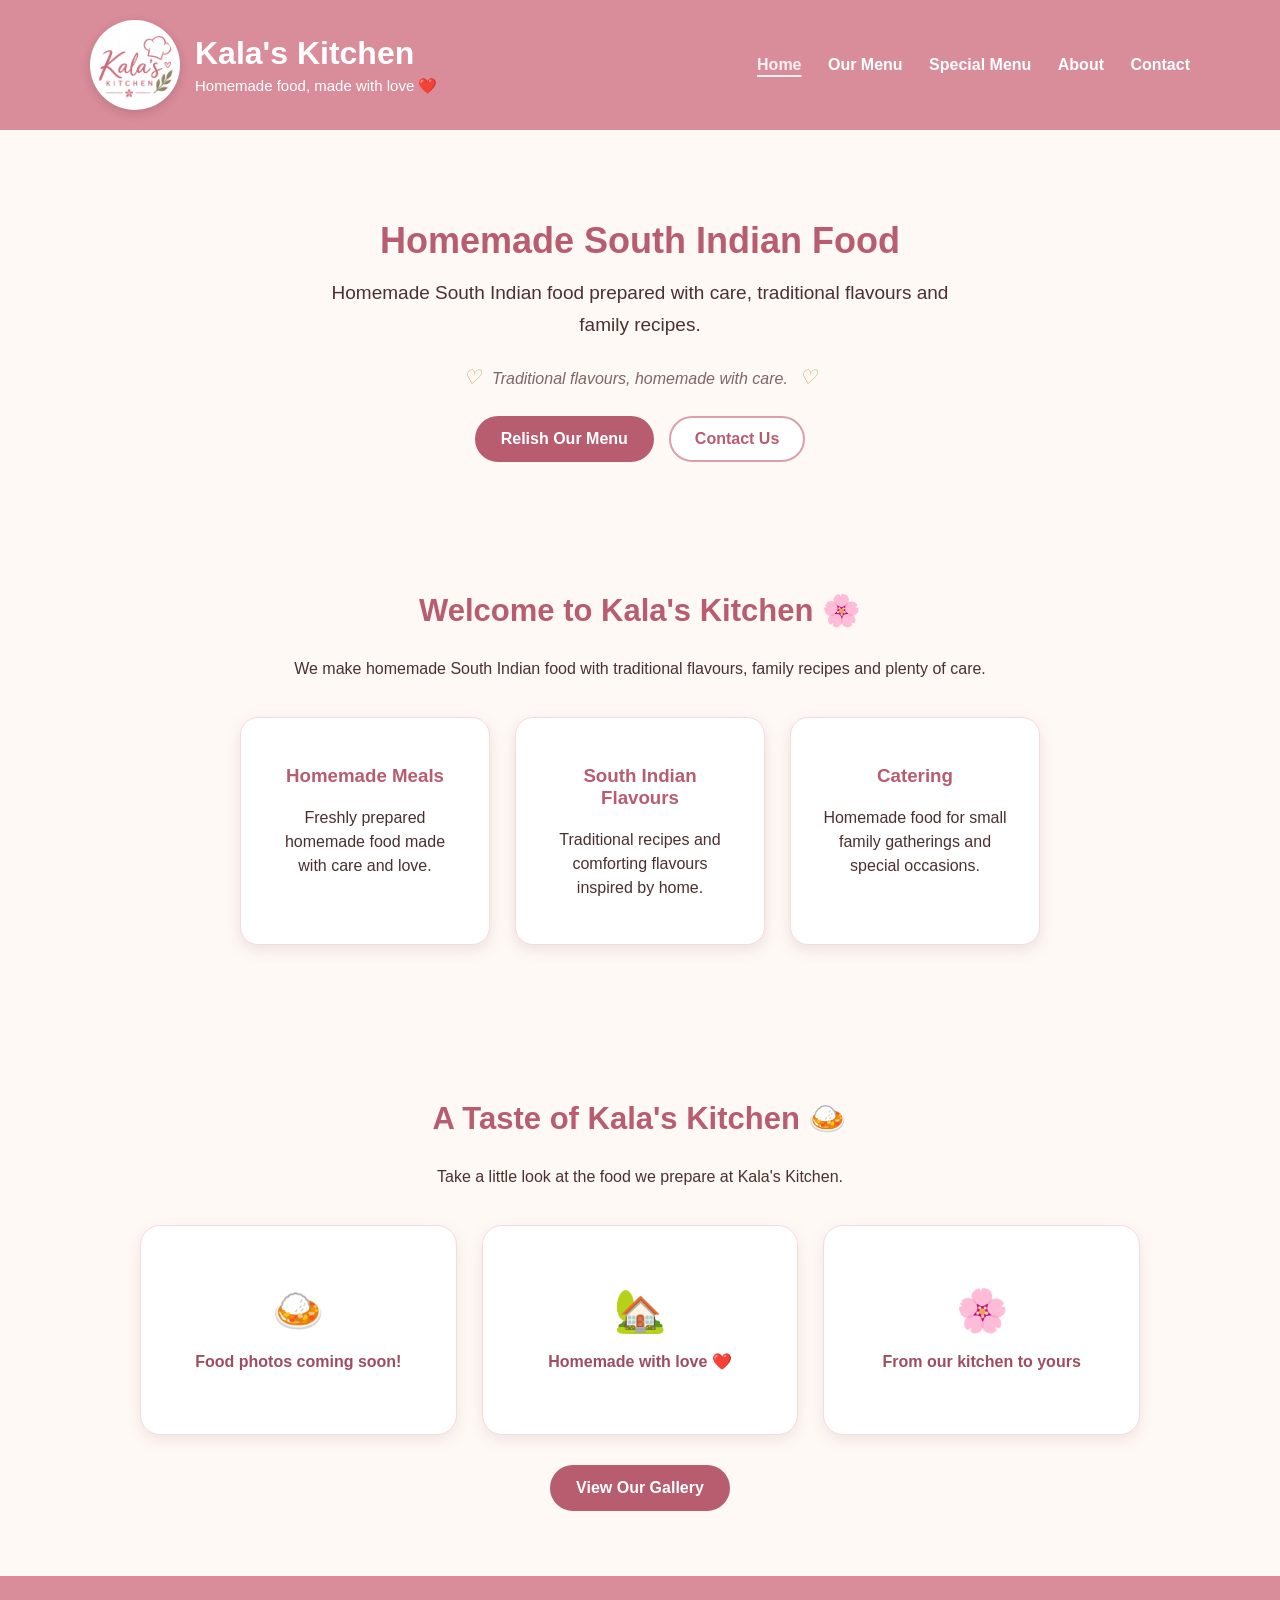
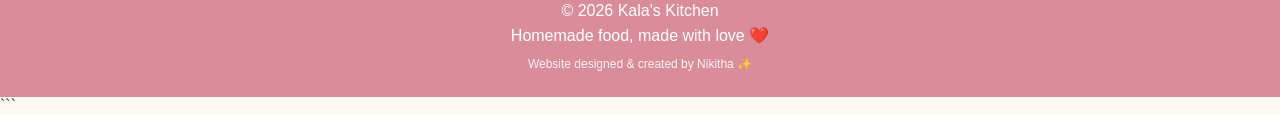
==== index.html @ 300062d7 "Remove code block formatting from index.html" ====
<!DOCTYPE html>
<html lang="en">

<head>
    <meta charset="UTF-8">
    <meta name="viewport" content="width=device-width, initial-scale=1.0">

    <title>Kala's Kitchen | Homemade South Indian Food</title>

    <link rel="icon" type="image/png" href="logo.png?v=2">

    <link rel="stylesheet" href="style.css">

    <style>
        .hero-buttons {
            display: flex;
            justify-content: center;
            align-items: center;
            gap: 15px;
            margin-top: 22px;
            margin-bottom: 5px;
        }

        .hero-buttons .main-button,
        .hero-buttons .secondary-button {
            display: inline-block;
        }

        .hero {
            padding-bottom: 35px;
        }
    </style>

</head>

<body>

<!-- LOADING SCREEN -->

<div id="loader">

    <div class="loader-content">

        <img src="logo.png" alt="Kala's Kitchen">

        <p>Kala's Kitchen</p>

        <span>Homemade with love ❤️</span>

    </div>

</div>


<header>

    <div class="header-content">

        <div class="brand">

            <img src="logo.png" alt="Kala's Kitchen logo">

            <div>

                <h1>Kala's Kitchen</h1>

                <p>Homemade food, made with love ❤️</p>

            </div>

        </div>


        <nav>

            <a href="index.html" class="active">Home</a>

            <a href="menu.html">Our Menu</a>

            <a href="special-menu.html">Special Menu</a>

            <a href="about.html">About</a>

            <a href="contact.html">Contact</a>

        </nav>

    </div>

</header>


<!-- HERO -->

<section class="hero">

    <h2>Homemade South Indian Food</h2>

    <p>
        Homemade South Indian food prepared with care,
        traditional flavours and family recipes.
    </p>

    <p class="hero-tagline">

        <span class="gold-heart">♡</span>

        Traditional flavours, homemade with care.

        <span class="gold-heart">♡</span>

    </p>


    <div class="hero-buttons">

        <a href="menu.html" class="main-button">
            Relish Our Menu
        </a>

        <a href="contact.html" class="secondary-button">
            Contact Us
        </a>

    </div>

</section>


<!-- WELCOME -->

<section class="section">

    <h2>Welcome to Kala's Kitchen 🌸</h2>

    <p>
        We make homemade South Indian food with traditional flavours,
        family recipes and plenty of care.
    </p>


    <div class="cards">

        <div class="card">

            <h3>Homemade Meals</h3>

            <p>
                Freshly prepared homemade food made with care and love.
            </p>

        </div>


        <div class="card">

            <h3>South Indian Flavours</h3>

            <p>
                Traditional recipes and comforting flavours inspired by home.
            </p>

        </div>


        <div class="card">

            <h3>Catering</h3>

            <p>
                Homemade food for small family gatherings and special occasions.
            </p>

        </div>

    </div>

</section>


<!-- A TASTE OF KALA'S KITCHEN -->

<section class="section">

    <h2>A Taste of Kala's Kitchen 🍛</h2>

    <p>
        Take a little look at the food we prepare at Kala's Kitchen.
    </p>


    <div class="home-gallery">

        <div class="gallery-placeholder">

            <span>🍛</span>

            <p>Food photos coming soon!</p>

        </div>


        <div class="gallery-placeholder">

            <span>🏡</span>

            <p>Homemade with love ❤️</p>

        </div>


        <div class="gallery-placeholder">

            <span>🌸</span>

            <p>From our kitchen to yours</p>

        </div>

    </div>


    <div class="section-button">

        <a href="about.html#gallery" class="main-button">
            View Our Gallery
        </a>

    </div>

</section>


<!-- FOOTER -->

<footer>

    <p>© 2026 Kala's Kitchen</p>

    <p>Homemade food, made with love ❤️</p>

    <p class="creator-credit">
        Website designed &amp; created by Nikitha ✨
    </p>

</footer>


<!-- LOADING SCREEN SCRIPT -->

<script>

    window.addEventListener("load", function () {

        setTimeout(function () {

            document.getElementById("loader").classList.add("loader-hidden");

        }, 900);

    });

</script>


    <!-- SCROLL TO TOP BUTTON -->

<button id="scrollTop" aria-label="Scroll to top">
    ↑
</button>

<script>

    const scrollTopButton = document.getElementById("scrollTop");

    window.addEventListener("scroll", function () {

        if (window.scrollY > 300) {
            scrollTopButton.classList.add("show");
        } else {
            scrollTopButton.classList.remove("show");
        }

    });

    scrollTopButton.addEventListener("click", function () {

        window.scrollTo({
            top: 0,
            behavior: "smooth"
        });

    });

</script>
    
</body>
</html>
```
---- style.css ----
* {
    box-sizing: border-box;
}

html {
    scroll-behavior: smooth;
}

body {
    margin: 0;
    font-family: Arial, sans-serif;
    background: #fff9f5;
    color: #4a3030;
}


/* =========================
   HEADER
========================= */

header {
    background: #d98c9a;
    color: white;
    padding: 20px 40px;
}

.header-content {
    max-width: 1100px;
    margin: auto;
    display: flex;
    align-items: center;
    justify-content: space-between;
    gap: 30px;
}

.brand {
    display: flex;
    align-items: center;
    gap: 15px;
}

.brand img {
    width: 90px;
    height: 90px;
    object-fit: contain;
    background: white;
    padding: 5px;
    border-radius: 50%;
    box-shadow: 0 3px 10px rgba(80, 40, 50, 0.2);
}

.brand h1 {
    font-size: 32px;
    margin: 0 0 5px;
}

.brand p {
    margin: 0;
    font-size: 15px;
}

nav {
    text-align: right;
}

nav a {
    color: white;
    text-decoration: none;
    font-weight: bold;
    margin-left: 22px;
    transition: 0.25s ease;
}

nav a:hover {
    color: #fff0f3;
}


/* =========================
   HERO
========================= */

.hero {
    text-align: center;
    padding: 90px 20px;
    background: #fff9f5;
}

.hero h2 {
    font-size: 36px;
    color: #b85c70;
    margin: 0 0 15px;
}

.hero p {
    font-size: 19px;
    max-width: 650px;
    margin: auto;
    line-height: 1.7;
}

.hero-tagline {
    margin-top: 18px !important;
    font-size: 16px !important;
    color: #806666;
    font-style: italic;
}

.gold-heart {
    color: #c9a45c;
    font-size: 20px;
    margin: 0 7px;
}


/* =========================
   HERO BUTTONS
========================= */

.hero-buttons {
    display: flex;
    justify-content: center;
    gap: 15px;
    flex-wrap: wrap;
    margin-top: 30px;
}

.main-button,
.secondary-button {
    display: inline-block;
    padding: 12px 24px;
    border-radius: 999px;
    text-decoration: none;
    font-weight: bold;
    transition: 0.25s ease;
}

.main-button {
    background: #b85c70;
    color: white;
    border: 2px solid #b85c70;
}

.main-button:hover {
    background: #9e4d60;
    border-color: #9e4d60;
    transform: translateY(-2px);
    box-shadow: 0 5px 12px rgba(100, 50, 60, 0.18);
}

.secondary-button {
    background: white;
    color: #b85c70;
    border: 2px solid #d9a1ac;
}

.secondary-button:hover {
    background: #f9e8eb;
    transform: translateY(-2px);
}


/* =========================
   GENERAL SECTIONS
========================= */

.section {
    padding: 65px 20px;
    text-align: center;
}

.section h2 {
    font-size: 31px;
    color: #b85c70;
}

.section > p {
    max-width: 700px;
    margin-left: auto;
    margin-right: auto;
    line-height: 1.7;
}


/* =========================
   CARDS
========================= */

.cards {
    display: flex;
    justify-content: center;
    gap: 25px;
    flex-wrap: wrap;
    margin-top: 35px;
}

.card {
    background: #ffffff;
    width: 250px;
    padding: 28px;
    border-radius: 18px;
    box-shadow: 0 5px 15px rgba(100, 50, 60, 0.12);
    border: 1px solid #f3dce1;
    transition: transform 0.25s ease, box-shadow 0.25s ease;
}

.card:hover {
    transform: translateY(-5px);
    box-shadow: 0 10px 22px rgba(100, 50, 60, 0.16);
}

.card h3 {
    color: #b85c70;
}

.card p {
    line-height: 1.5;
}


/* =========================
   PAGE TITLE
========================= */

.page-title {
    text-align: center;
    padding: 65px 20px 35px;
}

.page-title h2 {
    font-size: 36px;
    color: #b85c70;
    margin: 0 0 10px;
}

.page-title p {
    font-size: 17px;
    color: #6b4a4a;
}


/* =========================
   MENU
========================= */

.menu-section {
    padding: 30px 20px 70px;
    background: #fff9f5;
}

.menu-grid {
    max-width: 1100px;
    margin: auto;
    display: grid;
    grid-template-columns: minmax(0, 1fr) minmax(0, 1fr);
    gap: 25px;
    align-items: start;
}

.menu-column {
    display: flex;
    flex-direction: column;
    gap: 0;
}

.menu-card {
    background: white;
    padding: 28px 30px;
    border-radius: 20px;
    box-shadow: 0 5px 18px rgba(100, 50, 60, 0.10);
    border: 1px solid #f3dce1;
    margin-bottom: 25px;
    transition: transform 0.25s ease, box-shadow 0.25s ease;
}

.menu-card:hover {
    transform: translateY(-4px);
    box-shadow: 0 9px 22px rgba(100, 50, 60, 0.15);
}

.menu-card h3 {
    margin-top: 0;
    margin-bottom: 7px;
    color: #9e4d60;
    font-size: 23px;
}

.menu-tagline {
    margin: 0 0 22px;
    color: #9a7777;
    font-size: 14px;
    font-style: italic;
}

.menu-item {
    margin-bottom: 14px;
}

.menu-item:last-child {
    margin-bottom: 0;
}

.menu-item-top {
    display: flex;
    justify-content: space-between;
    align-items: baseline;
    gap: 15px;
    font-weight: bold;
}

.menu-price {
    color: #b85c70;
    white-space: nowrap;
}

.menu-description {
    margin: 4px 0 0;
    font-size: 14px;
    color: #806666;
    line-height: 1.45;
}

.menu-divider {
    width: 55px;
    height: 2px;
    background: #f1cbd3;
    margin: 12px auto 25px;
    border: none;
}


/* =========================
   HOME COOKED FEATURE
========================= */

.heart-feature {
    background: #f5d6dc;
    border: 1px solid #efd0d7;
    text-align: center;
}

.heart-feature h3 {
    font-size: 25px;
    margin: 10px 0 12px;
}

.heart-feature p {
    color: #6b4a4a;
    line-height: 1.7;
    margin: 0 auto;
    max-width: 430px;
}

.heart-line {
    color: #c9a45c;
    font-size: 21px;
    letter-spacing: 4px;
    margin-bottom: 5px;
}


/* =========================
   HALAL
========================= */

.halal-feature {
    text-align: center;
    margin-bottom: 12px;
}

.halal-badge {
    display: inline-block;
    padding: 7px 17px;
    border: 1px solid #c9a45c;
    border-radius: 999px;
    background: #fffaf2;
    color: #9e4d60;
    font-size: 13px;
    font-weight: bold;
    letter-spacing: 1px;
}


/* =========================
   PRE-ORDER
========================= */

.preorder-box {
    max-width: 900px;
    margin: 30px auto 0;
    padding: 30px 35px;
    background: #f5d6dc;
    border-radius: 20px;
    text-align: center;
}

.preorder-box h3 {
    margin-top: 0;
    color: #9e4d60;
    font-size: 24px;
}

.preorder-box p {
    line-height: 1.6;
}

.phone {
    font-size: 21px;
    font-weight: bold;
    color: #9e4d60;
}


/* =========================
   HOME FOOD GALLERY
========================= */

.home-gallery {
    max-width: 900px;
    margin: 35px auto 0;
    display: grid;
    grid-template-columns: repeat(3, 1fr);
    gap: 22px;
}

.gallery-placeholder {
    min-height: 180px;
    padding: 25px 15px;
    background: white;
    border: 1px solid #f3dce1;
    border-radius: 20px;
    box-shadow: 0 5px 15px rgba(100, 50, 60, 0.10);
    display: flex;
    flex-direction: column;
    justify-content: center;
    align-items: center;
    transition: transform 0.25s ease, box-shadow 0.25s ease;
}

.gallery-placeholder:hover {
    transform: translateY(-4px);
    box-shadow: 0 9px 20px rgba(100, 50, 60, 0.15);
}

.gallery-placeholder span {
    font-size: 42px;
    margin-bottom: 12px;
}

.gallery-placeholder p {
    margin: 0;
    color: #9e4d60;
    font-weight: bold;
    line-height: 1.4;
}

.section-button {
    margin-top: 30px;
}


/* =========================
   CONTACT
========================= */

.contact-box {
    max-width: 700px;
    margin: 20px auto 0;
    background: white;
    padding: 40px;
    border-radius: 20px;
    box-shadow: 0 5px 18px rgba(100, 50, 60, 0.10);
    border: 1px solid #f3dce1;
    text-align: center;
}

.contact-box h3 {
    color: #9e4d60;
    font-size: 24px;
}

.contact-box p {
    line-height: 1.7;
}

.contact-phone {
    font-size: 24px;
    font-weight: bold;
    color: #9e4d60;
}


/* =========================
   FOOD GALLERY
========================= */

.food-gallery-grid {
    max-width: 1100px;
    margin: 35px auto 0;
    display: grid;
    grid-template-columns: repeat(3, 1fr);
    gap: 25px;
}

.food-photo-card {
    background: white;
    border-radius: 20px;
    overflow: hidden;
    box-shadow: 0 5px 18px rgba(100, 50, 60, 0.10);
    border: 1px solid #f3dce1;
    transition: transform 0.25s ease, box-shadow 0.25s ease;
}

.food-photo-card:hover {
    transform: translateY(-5px);
    box-shadow: 0 10px 24px rgba(100, 50, 60, 0.16);
}

.food-photo-placeholder {
    height: 220px;
    background: #f7e3e6;
    display: flex;
    align-items: center;
    justify-content: center;
    color: #9e4d60;
    font-weight: bold;
    font-size: 18px;
    text-align: center;
    overflow: hidden;
}

.food-photo-placeholder img {
    width: 100%;
    height: 100%;
    object-fit: cover;
    transition: transform 0.35s ease;
}

.food-photo-card:hover img {
    transform: scale(1.03);
}

.food-photo-card h3 {
    color: #9e4d60;
    margin: 20px 20px 8px;
}

.food-photo-card p {
    color: #806666;
    margin: 0 20px 22px;
    line-height: 1.5;
}


/* =========================
   SPECIAL MENU
========================= */

.special-box {
    max-width: 800px;
    margin: 20px auto;
    padding: 55px 30px;
    background: white;
    border-radius: 20px;
    box-shadow: 0 5px 18px rgba(100, 50, 60, 0.10);
    border: 1px solid #f3dce1;
    text-align: center;
}

.special-box .sparkles {
    font-size: 30px;
    color: #c9a45c;
}

.special-box h3 {
    color: #9e4d60;
    font-size: 25px;
}


/* =========================
   ABOUT PAGE
========================= */

.about-hero {
    padding: 90px 20px 80px;
    text-align: center;
    background: linear-gradient(135deg, #f9e4e8, #fff9f5);
    border-bottom: 1px solid #f3dce1;
}

.about-hero-content {
    max-width: 850px;
    margin: auto;
}

.about-small-title {
    color: #c9a45c;
    font-size: 13px;
    font-weight: bold;
    letter-spacing: 2px;
    margin: 0 0 15px;
}

.about-hero h2 {
    color: #b85c70;
    font-size: 42px;
    line-height: 1.2;
    margin: 0 0 18px;
}

.about-hero-content > p:last-child {
    max-width: 650px;
    margin: auto;
    color: #6b4a4a;
    font-size: 18px;
    line-height: 1.7;
}


/* =========================
   ABOUT STORY
========================= */

.about-story-section {
    padding: 95px 20px 75px;
    background: #fff9f5;
}

.about-story-heading {
    max-width: 800px;
    margin: 0 auto 45px;
    text-align: center;
}

.about-story-heading h2 {
    color: #b85c70;
    font-size: 32px;
    line-height: 1.25;
    margin: 0;
}


/* WHITE FLOATING STORY BOX */

.about-story-main {
    max-width: 1000px;
    margin: auto;
    padding: 45px 60px;
    background: white;
    border: 1px solid #f3dce1;
    border-radius: 26px;
    box-shadow: 0 8px 25px rgba(100, 50, 60, 0.10);
}

.about-story-main p {
    color: #6b4a4a;
    font-size: 17px;
    line-height: 1.8;
    margin: 0 0 22px;
    text-align: left;
}

.about-story-main p:last-child {
    margin-bottom: 0;
}

.about-story-main strong {
    color: #9e4d60;
}


/* =========================
   FAMILY PROJECT
========================= */

.about-family-box {
    max-width: 900px;
    margin: 45px auto 0;
    padding: 30px 35px;
    display: flex;
    align-items: center;
    gap: 25px;
    background: #f5d6dc;
    border: 1px solid #efd0d7;
    border-radius: 22px;
    box-shadow: 0 5px 18px rgba(100, 50, 60, 0.07);
}

.about-family-heart {
    color: #c9a45c;
    font-size: 35px;
    flex-shrink: 0;
}

.about-family-box h3 {
    color: #9e4d60;
    font-size: 24px;
    margin: 0 0 8px;
}

.about-family-box p {
    color: #6b4a4a;
    font-size: 16px;
    line-height: 1.7;
    margin: 0;
}


/* =========================
   ABOUT FINAL CTA
========================= */

.about-final {
    padding: 75px 20px;
    text-align: center;
    background: #f9e4e8;
    border-top: 1px solid #f3dce1;
}

.about-final h2 {
    color: #b85c70;
    font-size: 32px;
    margin: 0 0 12px;
}

.about-final > p {
    max-width: 650px;
    margin: 0 auto 25px;
    color: #6b4a4a;
    line-height: 1.7;
}


/* =========================
   FOOTER
========================= */

footer {
    background: #d98c9a;
    color: white;
    text-align: center;
    padding: 20px;
}

footer p {
    margin: 6px 0;
}

.creator-credit {
    font-size: 12px;
    opacity: 0.9;
    margin-top: 12px;
}


/* =========================
   SPECIAL ALIGNMENT
========================= */

.align-with-drinks {
    margin-top: auto;
}


/* =========================
   RESPONSIVE
========================= */

@media (max-width: 900px) {

    .food-gallery-grid {
        grid-template-columns: repeat(2, 1fr);
    }

    .home-gallery {
        grid-template-columns: repeat(2, 1fr);
    }

    .about-story-main {
        max-width: 900px;
    }
}


@media (max-width: 750px) {

    .menu-grid {
        grid-template-columns: 1fr;
    }

    .header-content {
        flex-direction: column;
        text-align: center;
    }

    nav {
        text-align: center;
    }

    nav a {
        margin: 0 8px 8px;
        display: inline-block;
    }

    .hero h2 {
        font-size: 30px;
    }

    .brand h1 {
        font-size: 28px;
    }

    .preorder-box {
        max-width: 100%;
    }

    .home-gallery {
        grid-template-columns: 1fr;
        max-width: 500px;
    }


    /* ABOUT MOBILE */

    .about-hero {
        padding: 65px 20px 55px;
    }

    .about-hero h2 {
        font-size: 34px;
    }

    .about-story-section {
        padding: 70px 20px 60px;
    }

    .about-story-heading {
        margin-bottom: 35px;
    }

    .about-story-heading h2 {
        font-size: 29px;
    }

    .about-story-main {
        padding: 35px 35px;
    }

    .about-story-main p {
        font-size: 16px;
        line-height: 1.75;
    }

    .about-family-box {
        padding: 28px;
    }

    .about-final {
        padding: 60px 20px;
    }
}


@media (max-width: 500px) {

    .food-gallery-grid {
        grid-template-columns: 1fr;
    }

    .food-photo-placeholder {
        height: 200px;
    }

    .menu-card {
        padding: 24px 22px;
    }

    .contact-box {
        padding: 30px 20px;
    }

    .hero {
        padding: 70px 20px;
    }

    .hero-buttons {
        flex-direction: column;
        align-items: center;
    }

    .main-button,
    .secondary-button {
        width: 220px;
    }


    /* ABOUT SMALL MOBILE */

    .about-hero h2 {
        font-size: 29px;
    }

    .about-small-title {
        font-size: 11px;
        letter-spacing: 1.5px;
    }

    .about-story-main {
        padding: 30px 24px;
        border-radius: 22px;
    }

    .about-family-box {
        flex-direction: column;
        text-align: center;
    }

    .about-family-heart {
        font-size: 30px;
    }

    .about-family-box h3 {
        font-size: 22px;
    }

    .about-final h2 {
        font-size: 27px;
    }
}

/* =========================
   HOMEPAGE TASTE OF KALA'S KITCHEN
========================= */

.home-gallery {
    width: 100%;
    max-width: 1000px;
    margin: 35px auto 0;
    display: grid;
    grid-template-columns: repeat(3, minmax(0, 1fr));
    gap: 25px;
}

.gallery-placeholder {
    width: 100%;
    min-width: 0;
    min-height: 210px;
    padding: 30px 20px;
    background: white;
    border: 1px solid #f3dce1;
    border-radius: 20px;
    box-shadow: 0 5px 15px rgba(100, 50, 60, 0.10);

    display: flex;
    flex-direction: column;
    justify-content: center;
    align-items: center;
    text-align: center;

    transition: transform 0.25s ease, box-shadow 0.25s ease;
}

.gallery-placeholder:hover {
    transform: translateY(-5px);
    box-shadow: 0 10px 22px rgba(100, 50, 60, 0.15);
}

.gallery-placeholder span {
    font-size: 42px;
    margin-bottom: 15px;
}

.gallery-placeholder p {
    margin: 0;
    color: #9e4d60;
    font-weight: bold;
    line-height: 1.5;
}

.section-button {
    margin-top: 30px;
    text-align: center;
}

@media (max-width: 750px) {

    .home-gallery {
        grid-template-columns: 1fr;
        max-width: 500px;
    }

}

/* =========================
   LOADING ANIMATION
========================= */

#loader {
    position: fixed;
    inset: 0;
    background: #fff9f5;
    display: flex;
    justify-content: center;
    align-items: center;
    z-index: 9999;
    transition: opacity 0.5s ease, visibility 0.5s ease;
}

.loader-content {
    text-align: center;
    animation: loaderFloat 1.4s ease-in-out infinite;
}

.loader-content img {
    width: 85px;
    height: 85px;
    object-fit: contain;
    margin-bottom: 10px;
}

.loader-content p {
    margin: 0;
    font-size: 25px;
    font-weight: 600;
    color: #d98c9a;
}

.loader-content span {
    display: block;
    margin-top: 6px;
    font-size: 14px;
    color: #777;
}

.loader-hidden {
    opacity: 0;
    visibility: hidden;
}

@keyframes loaderFloat {
    0%, 100% {
        transform: translateY(0);
    }

    50% {
        transform: translateY(-7px);
    }
}

/* =========================
   SCROLL TO TOP BUTTON
========================= */

#scrollTop {
    position: fixed;
    right: 22px;
    bottom: 22px;

    width: 48px;
    height: 48px;

    border: 1px solid #d9a1ac;
    border-radius: 50%;

    background: #fff9f5;
    color: #b85c70;

    font-size: 22px;
    font-weight: bold;

    cursor: pointer;

    display: flex;
    align-items: center;
    justify-content: center;

    box-shadow: 0 5px 15px rgba(100, 50, 60, 0.15);

    opacity: 0;
    visibility: hidden;

    transform: translateY(10px);

    transition: opacity 0.25s ease,
                visibility 0.25s ease,
                transform 0.25s ease,
                background 0.25s ease;
}

#scrollTop.show {
    opacity: 1;
    visibility: visible;
    transform: translateY(0);
}

#scrollTop:hover {
    background: #f9e8eb;
    transform: translateY(-3px);
}

@media (max-width: 500px) {

    #scrollTop {
        width: 52px;
        height: 52px;
        font-size: 26px;
        right: 18px;
        bottom: 18px;
    }

}

/* =========================
   ACTIVE NAVIGATION
========================= */

nav a.active {
    color: #fff0f3;
    text-decoration: underline;
    text-decoration-thickness: 2px;
    text-underline-offset: 5px;
}
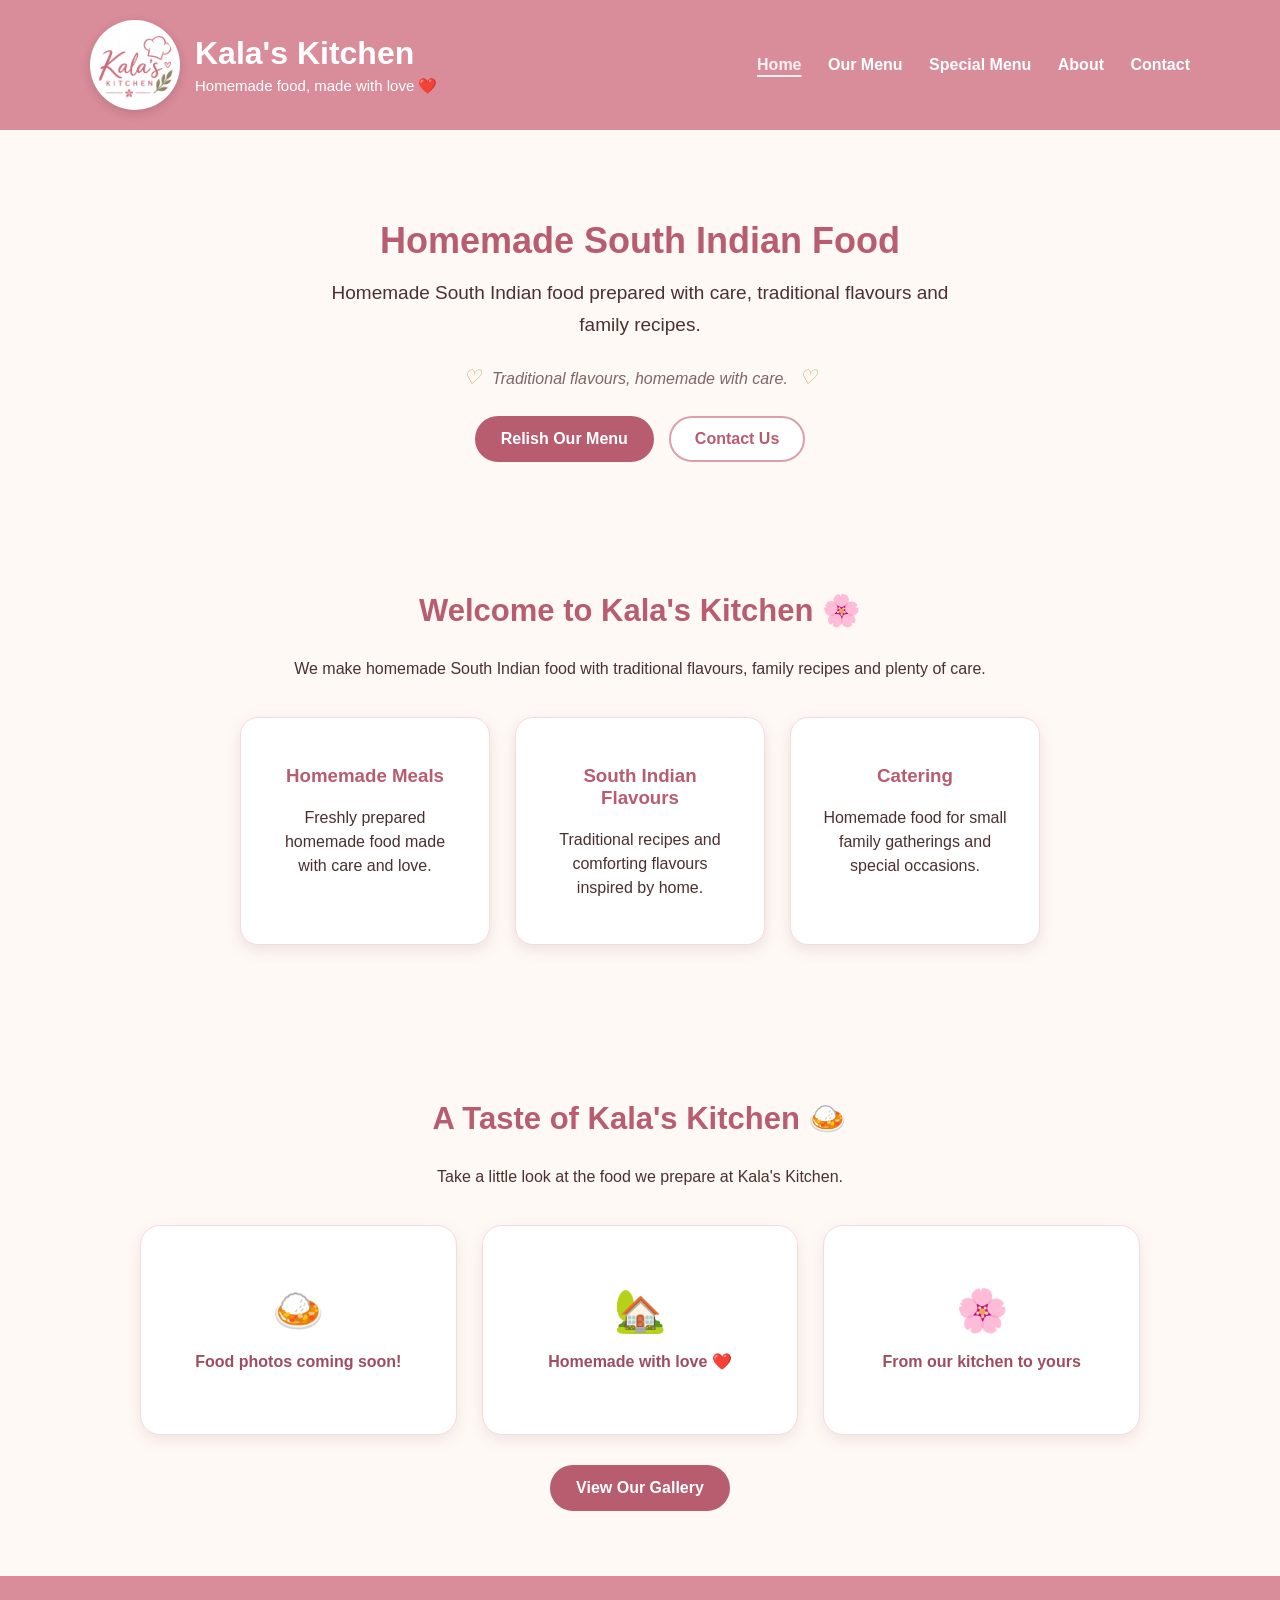
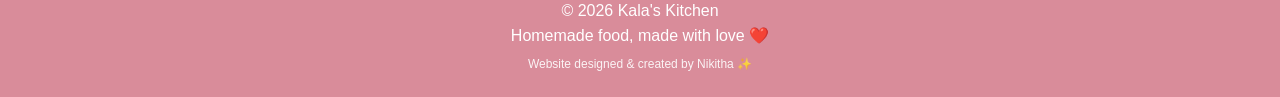
==== commit 86d4d4ff: "Fix HTML closing tag formatting" ====
--- a/index.html
+++ b/index.html
@@ -6,7 +6,8 @@
     <meta name="viewport" content="width=device-width, initial-scale=1.0">
 
     <title>Kala's Kitchen | Homemade South Indian Food</title>
-
+    <meta name="description" content="Kala's Kitchen offers homemade South Indian food, freshly prepared with care for family, friends and special occasions.">
+    
     <link rel="icon" type="image/png" href="logo.png?v=2">
 
     <link rel="stylesheet" href="style.css">
@@ -296,4 +297,3 @@
     
 </body>
 </html>
-```
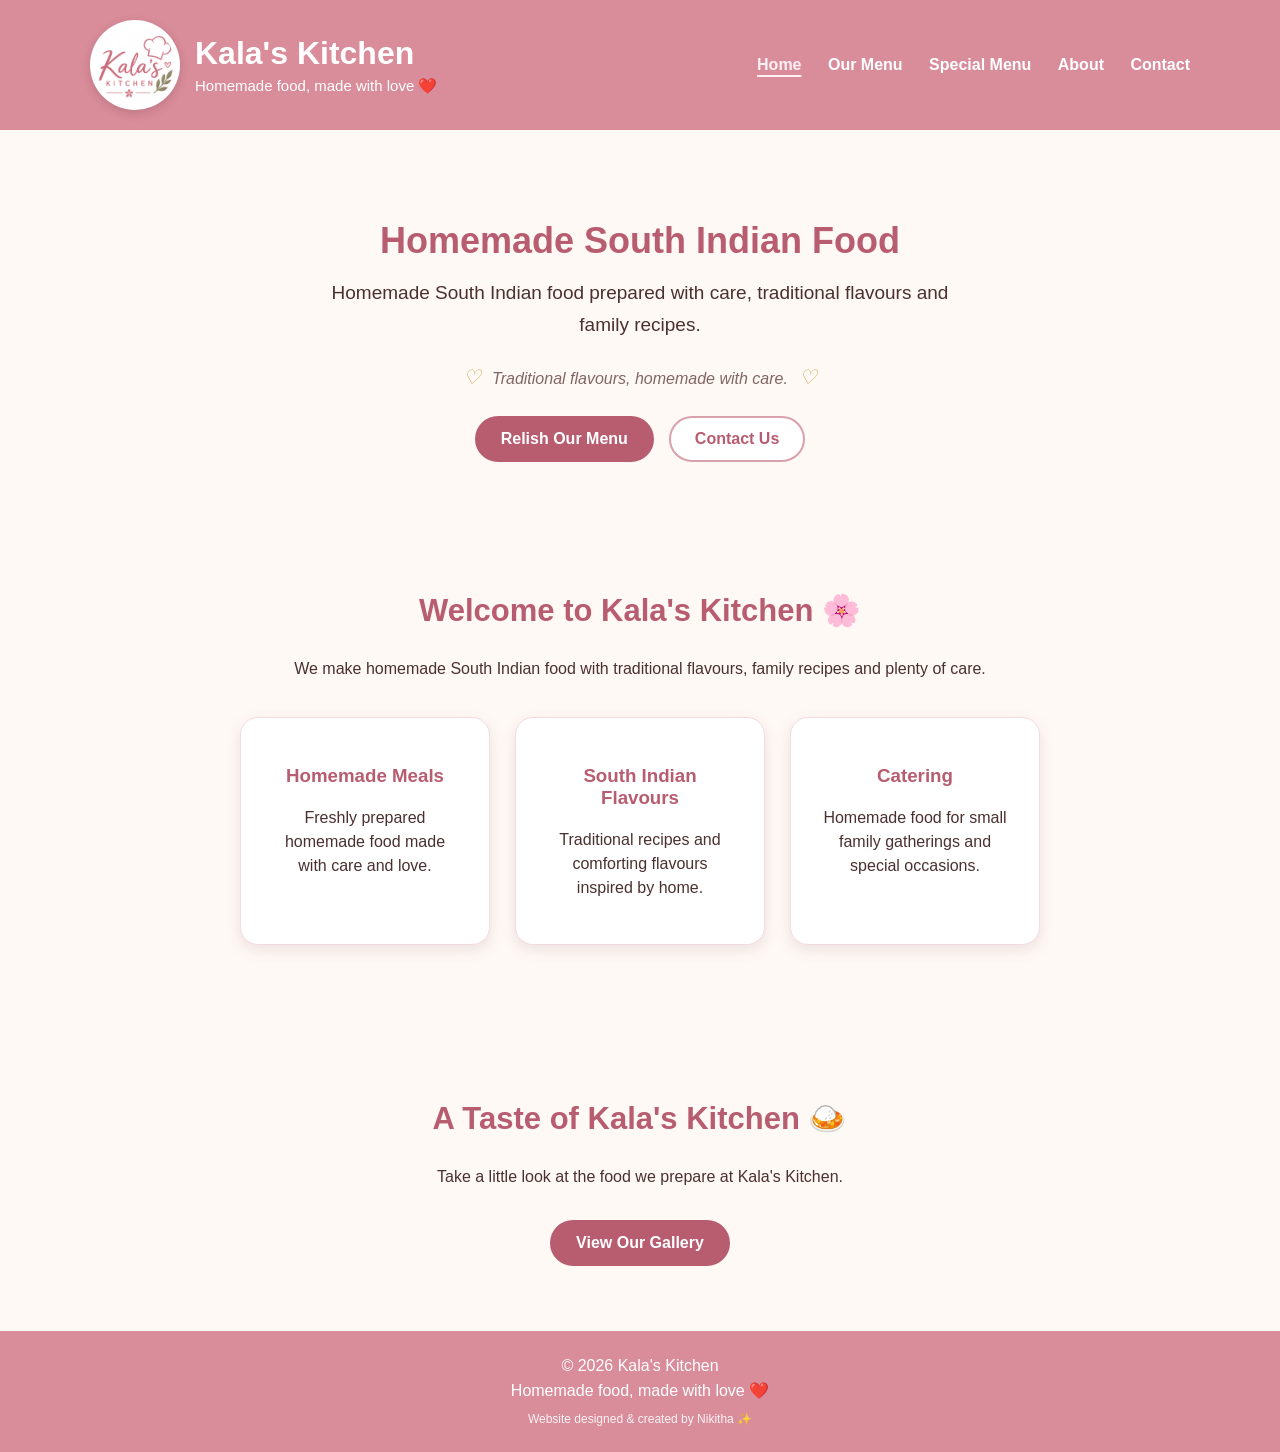
==== commit 9f5bdafe: "Remove home gallery section from index.html Removed the home gallery section from the index.html fil" ====
--- a/index.html
+++ b/index.html
@@ -189,38 +189,6 @@
         Take a little look at the food we prepare at Kala's Kitchen.
     </p>
 
-
-    <div class="home-gallery">
-
-        <div class="gallery-placeholder">
-
-            <span>🍛</span>
-
-            <p>Food photos coming soon!</p>
-
-        </div>
-
-
-        <div class="gallery-placeholder">
-
-            <span>🏡</span>
-
-            <p>Homemade with love ❤️</p>
-
-        </div>
-
-
-        <div class="gallery-placeholder">
-
-            <span>🌸</span>
-
-            <p>From our kitchen to yours</p>
-
-        </div>
-
-    </div>
-
-
     <div class="section-button">
 
         <a href="about.html#gallery" class="main-button">
--- a/style.css
+++ b/style.css
@@ -254,13 +254,14 @@
     display: grid;
     grid-template-columns: minmax(0, 1fr) minmax(0, 1fr);
     gap: 25px;
-    align-items: start;
+    align-items: stretch;
 }
 
 .menu-column {
     display: flex;
     flex-direction: column;
     gap: 0;
+    height: 100%;
 }
 
 .menu-card {
@@ -365,7 +366,10 @@
 
 .halal-feature {
     text-align: center;
-    margin-bottom: 12px;
+    margin: 0;
+    padding: 0;
+    position: relative;
+    transform: translateY(15px);
 }
 
 .halal-badge {
@@ -758,10 +762,15 @@
    SPECIAL ALIGNMENT
 ========================= */
 
-.align-with-drinks {
-    margin-top: auto;
-}
-
+/* =========================
+   SPECIAL ALIGNMENT
+========================= */
+
+.align-with-bottom-of-drinks {
+    margin-top: 0;
+    transform: none;
+}
+<div class="menu-card heart-feature align-with-bottom-of-drinks">
 
 /* =========================
    RESPONSIVE
@@ -998,13 +1007,25 @@
 
 #loader {
     position: fixed;
-    inset: 0;
+    top: 0;
+    left: 0;
+
+    width: 100vw;
+    height: 100vh;
+    height: 100dvh;
+
     background: #fff9f5;
+
     display: flex;
     justify-content: center;
     align-items: center;
-    z-index: 9999;
+
+    z-index: 99999;
+
     transition: opacity 0.5s ease, visibility 0.5s ease;
+
+    /* Makes sure the loader stays above everything */
+    overflow: hidden;
 }
 
 .loader-content {
@@ -1036,6 +1057,7 @@
 .loader-hidden {
     opacity: 0;
     visibility: hidden;
+    pointer-events: none;
 }
 
 @keyframes loaderFloat {
@@ -1121,3 +1143,145 @@
     text-decoration-thickness: 2px;
     text-underline-offset: 5px;
 }
+
+/* =========================
+   OUR STORY
+========================= */
+
+.about-story-section {
+    padding: 70px 20px;
+    text-align: center;
+}
+
+.about-story-heading {
+    margin-bottom: 30px;
+}
+
+.about-story-heading .about-small-title {
+    margin-bottom: 8px;
+}
+
+.about-story-heading h2 {
+    margin-top: 0;
+}
+
+
+/* STORY RECTANGLE */
+
+.about-story-main {
+    max-width: 850px;
+    margin: 0 auto;
+    padding: 38px 45px;
+
+    background: #fffaf7;
+
+    border: 1px solid #f0d9de;
+    border-radius: 22px;
+
+    box-shadow: 0 6px 20px rgba(100, 50, 60, 0.08);
+
+    position: relative;
+}
+
+
+/* LITTLE DECORATION */
+
+.story-decoration {
+    color: #c9a45c;
+    font-size: 22px;
+    letter-spacing: 6px;
+    margin-bottom: 18px;
+}
+
+
+/* STORY TEXT */
+
+.about-story-main p {
+    max-width: 720px;
+    margin: 0 auto 20px;
+
+    color: #6b4a4a;
+    line-height: 1.8;
+    font-size: 16px;
+}
+
+.about-story-main p:last-child {
+    margin-bottom: 0;
+}
+
+.about-story-main strong {
+    color: #9e4d60;
+}
+
+
+/* SUBTLE DIVIDERS */
+
+.about-story-main p:not(:last-child)::after {
+    content: "✦";
+    display: block;
+
+    color: #e6c5cc;
+    font-size: 10px;
+
+    margin-top: 18px;
+}
+
+
+/* MOBILE */
+
+@media (max-width: 750px) {
+
+    .about-story-section {
+        padding: 55px 18px;
+    }
+
+    .about-story-main {
+        padding: 30px 22px;
+        border-radius: 18px;
+    }
+
+    .about-story-main p {
+        font-size: 15px;
+        line-height: 1.7;
+    }
+
+    .story-decoration {
+        margin-bottom: 15px;
+    }
+
+}
+
+/* =========================
+   MOBILE FIXES
+========================= */
+
+@media (max-width: 500px) {
+
+    /* FULL-SCREEN MOBILE LOADER */
+
+    #loader {
+        position: fixed;
+        top: 0;
+        left: 0;
+        width: 100vw;
+        height: 100dvh;
+        min-height: 100vh;
+
+        display: flex;
+        justify-content: center;
+        align-items: center;
+    }
+
+@media (max-width: 500px) {
+
+    /* HALAL BADGE MOBILE POSITION */
+
+    .halal-feature {
+        transform: translateY(-8px);
+    }
+
+    .halal-badge {
+        transform: none;
+    }
+
+}
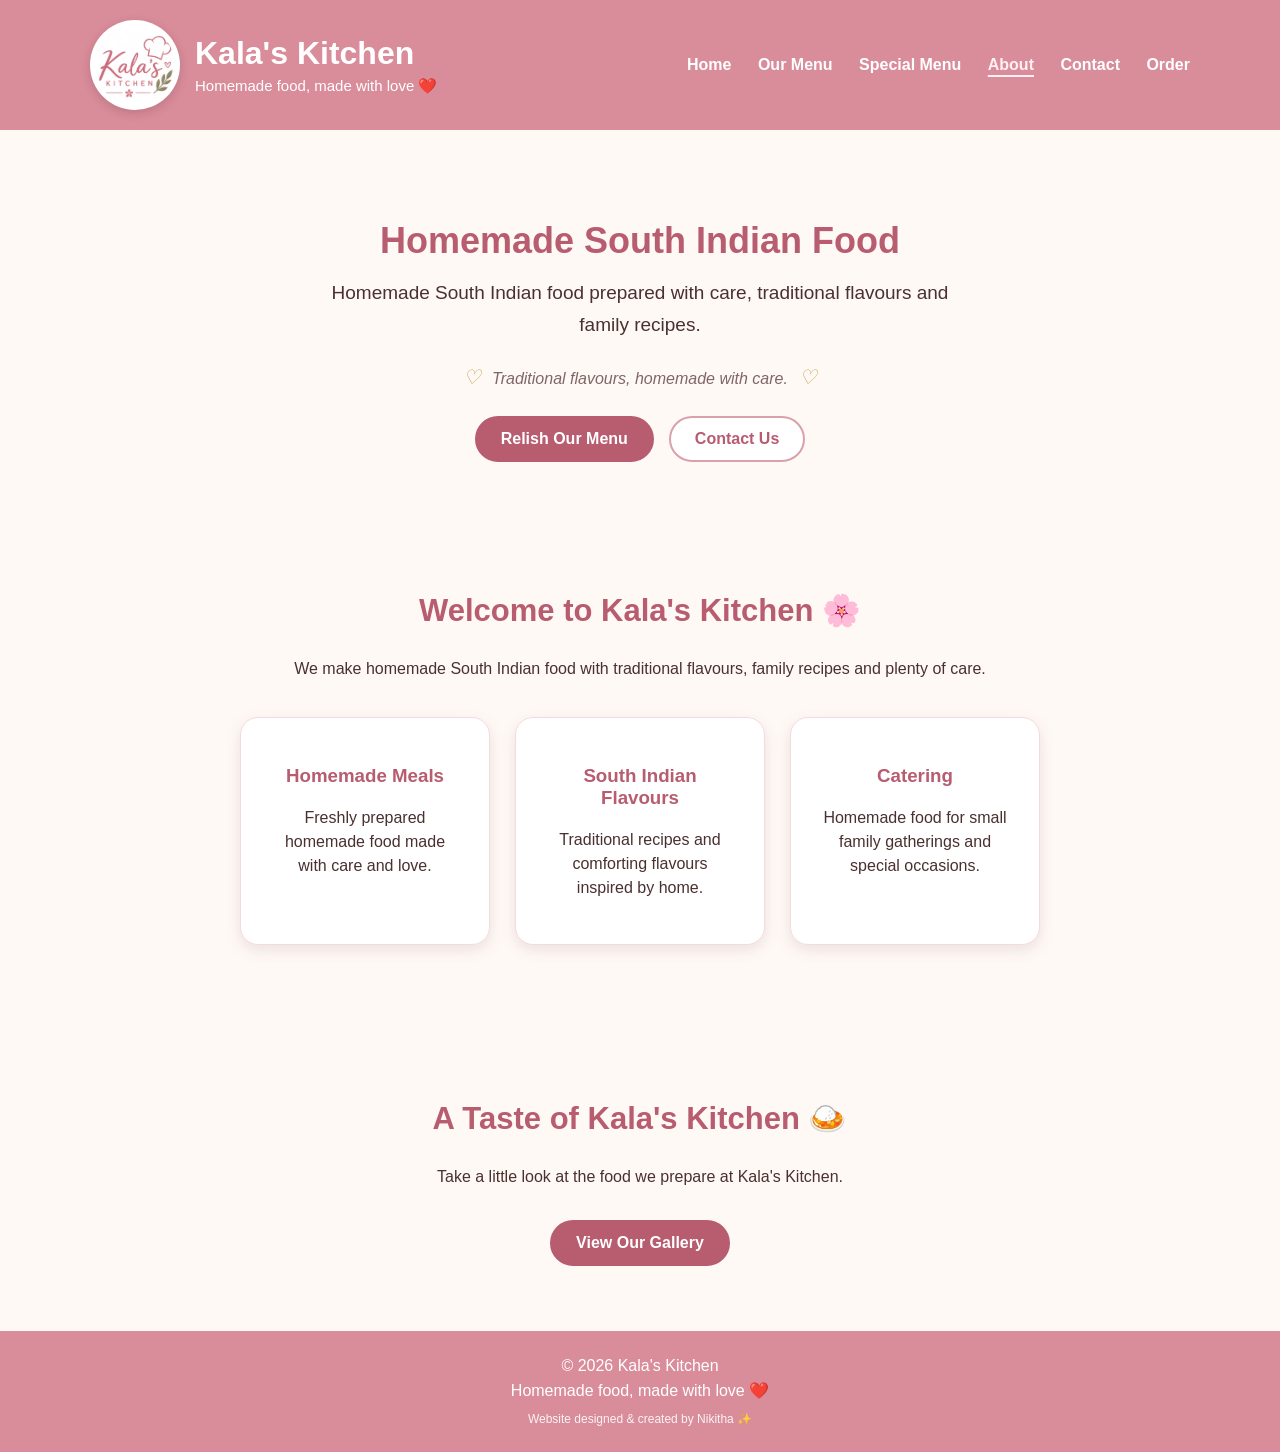
==== commit 298aa6a1: "Refactor navigation menu in index.html" ====
--- a/index.html
+++ b/index.html
@@ -70,21 +70,15 @@
             </div>
 
         </div>
-
-
-        <nav>
-
-            <a href="index.html" class="active">Home</a>
-
-            <a href="menu.html">Our Menu</a>
-
-            <a href="special-menu.html">Special Menu</a>
-
-            <a href="about.html">About</a>
-
-            <a href="contact.html">Contact</a>
-
-        </nav>
+    
+<nav>
+    <a href="index.html">Home</a>
+    <a href="menu.html">Our Menu</a>
+    <a href="special-menu.html">Special Menu</a>
+    <a href="about.html" class="active">About</a>
+    <a href="contact.html">Contact</a>
+    <a href="order.html">Order</a>
+</nav>
 
     </div>
 
--- a/style.css
+++ b/style.css
@@ -519,7 +519,6 @@
     transform: translateY(-5px);
     box-shadow: 0 10px 24px rgba(100, 50, 60, 0.16);
 }
-
 .food-photo-placeholder {
     height: 220px;
     background: #f7e3e6;
@@ -530,7 +529,18 @@
     font-weight: bold;
     font-size: 18px;
     text-align: center;
-    overflow: hidden;
+}
+
+.food-photo-image {
+    width: 100%;
+    height: 220px;
+    object-fit: cover;
+    display: block;
+}
+
+.food-photo-card h3 {
+    color: #9e4d60;
+    margin: 20px 20px 8px;
 }
 
 .food-photo-placeholder img {
@@ -539,7 +549,6 @@
     object-fit: cover;
     transition: transform 0.35s ease;
 }
-
 .food-photo-card:hover img {
     transform: scale(1.03);
 }
@@ -1285,3 +1294,48 @@
     }
 
 }
+
+.notification-banner {
+    background: linear-gradient(135deg, #f2a365 0%, #cf6a7f 100%);
+    color: #fff;
+    padding: 18px 22px;
+    border-radius: 12px;
+    margin: 20px auto 30px;
+    display: flex;
+    align-items: center;
+    justify-content: space-between;
+    gap: 16px;
+    box-shadow: 0 8px 20px rgba(0, 0, 0, 0.12);
+}
+
+.notification-banner.subscribed {
+    background: linear-gradient(135deg, #2ea071 0%, #4abf9a 100%);
+}
+
+.notification-banner p {
+    margin: 0;
+    font-size: 1rem;
+    font-weight: 600;
+}
+
+.notification-status {
+    margin-top: 6px;
+    font-size: 0.85rem;
+    opacity: 0.9;
+}
+
+.notification-banner button {
+    background: #fff;
+    color: #2d2d2d;
+    border: none;
+    border-radius: 8px;
+    padding: 10px 18px;
+    font-weight: bold;
+    cursor: pointer;
+    transition: 0.2s ease;
+}
+
+.notification-banner button:hover {
+    transform: translateY(-1px);
+    box-shadow: 0 4px 12px rgba(0, 0, 0, 0.15);
+}
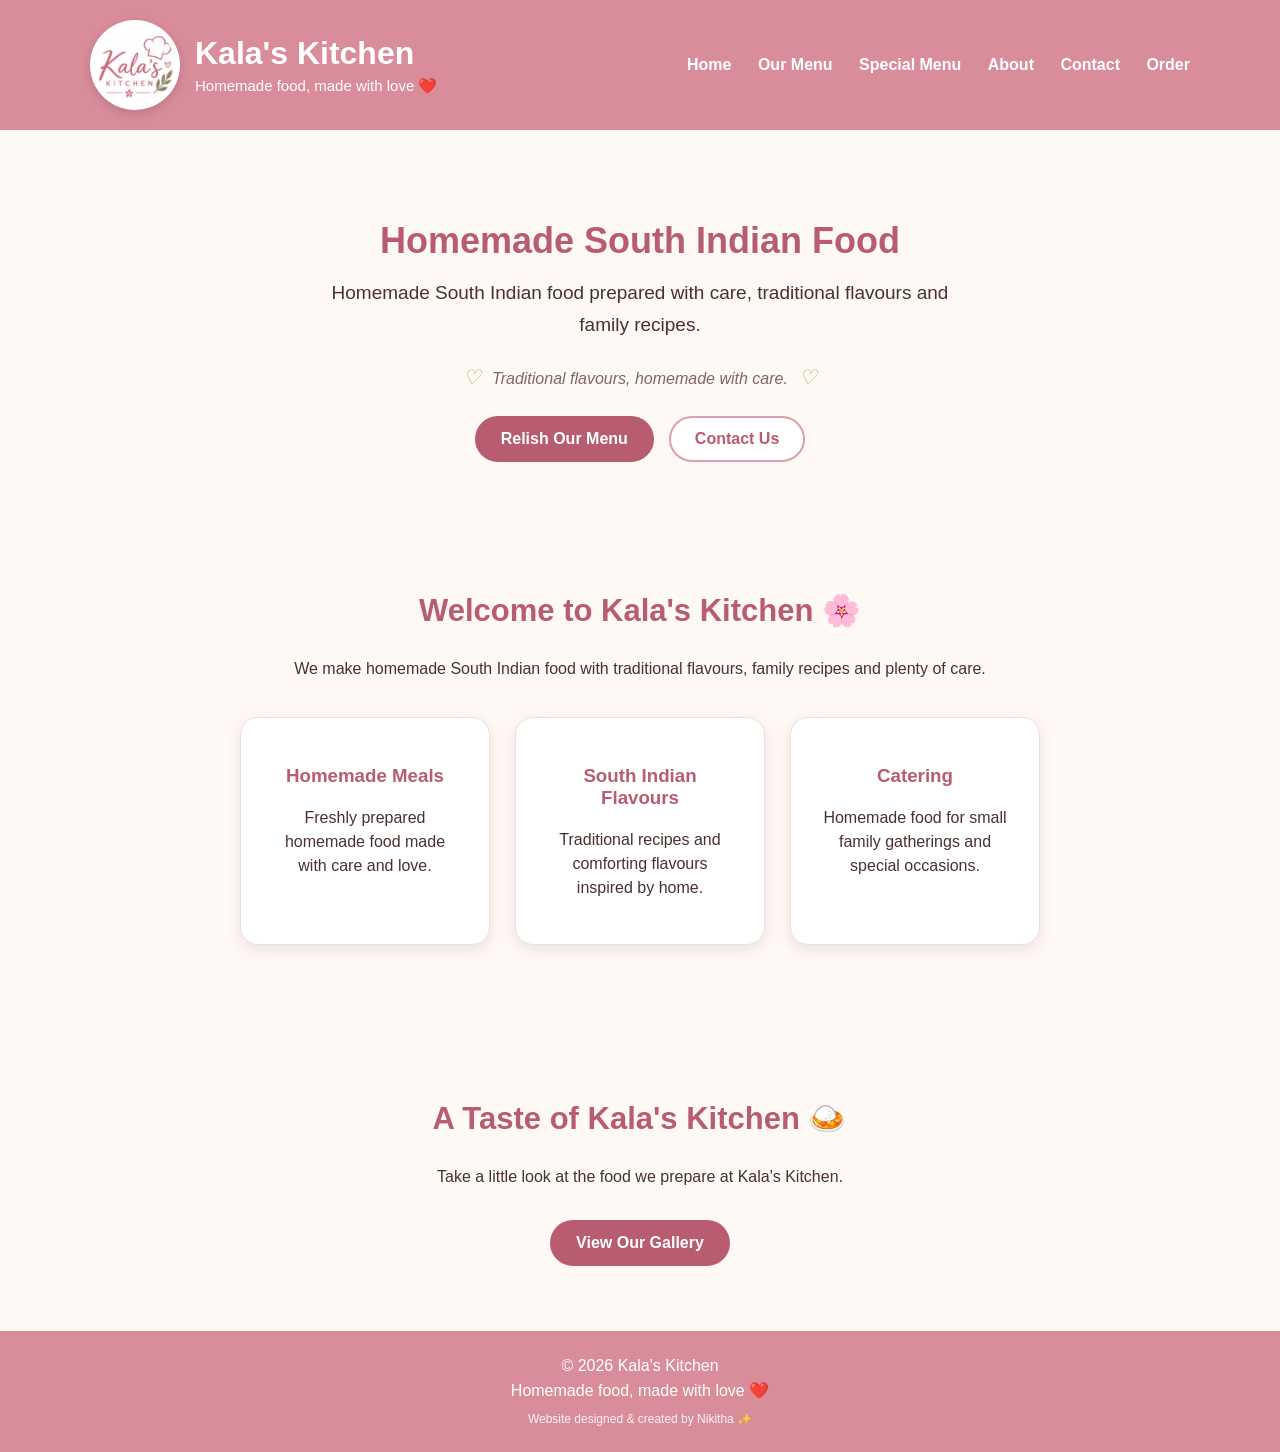
==== commit 963479d7: "Remove active class from About link Removed 'active' class from the About link in the navigation." ====
--- a/index.html
+++ b/index.html
@@ -75,7 +75,7 @@
     <a href="index.html">Home</a>
     <a href="menu.html">Our Menu</a>
     <a href="special-menu.html">Special Menu</a>
-    <a href="about.html" class="active">About</a>
+    <a href="about.html">About</a>
     <a href="contact.html">Contact</a>
     <a href="order.html">Order</a>
 </nav>
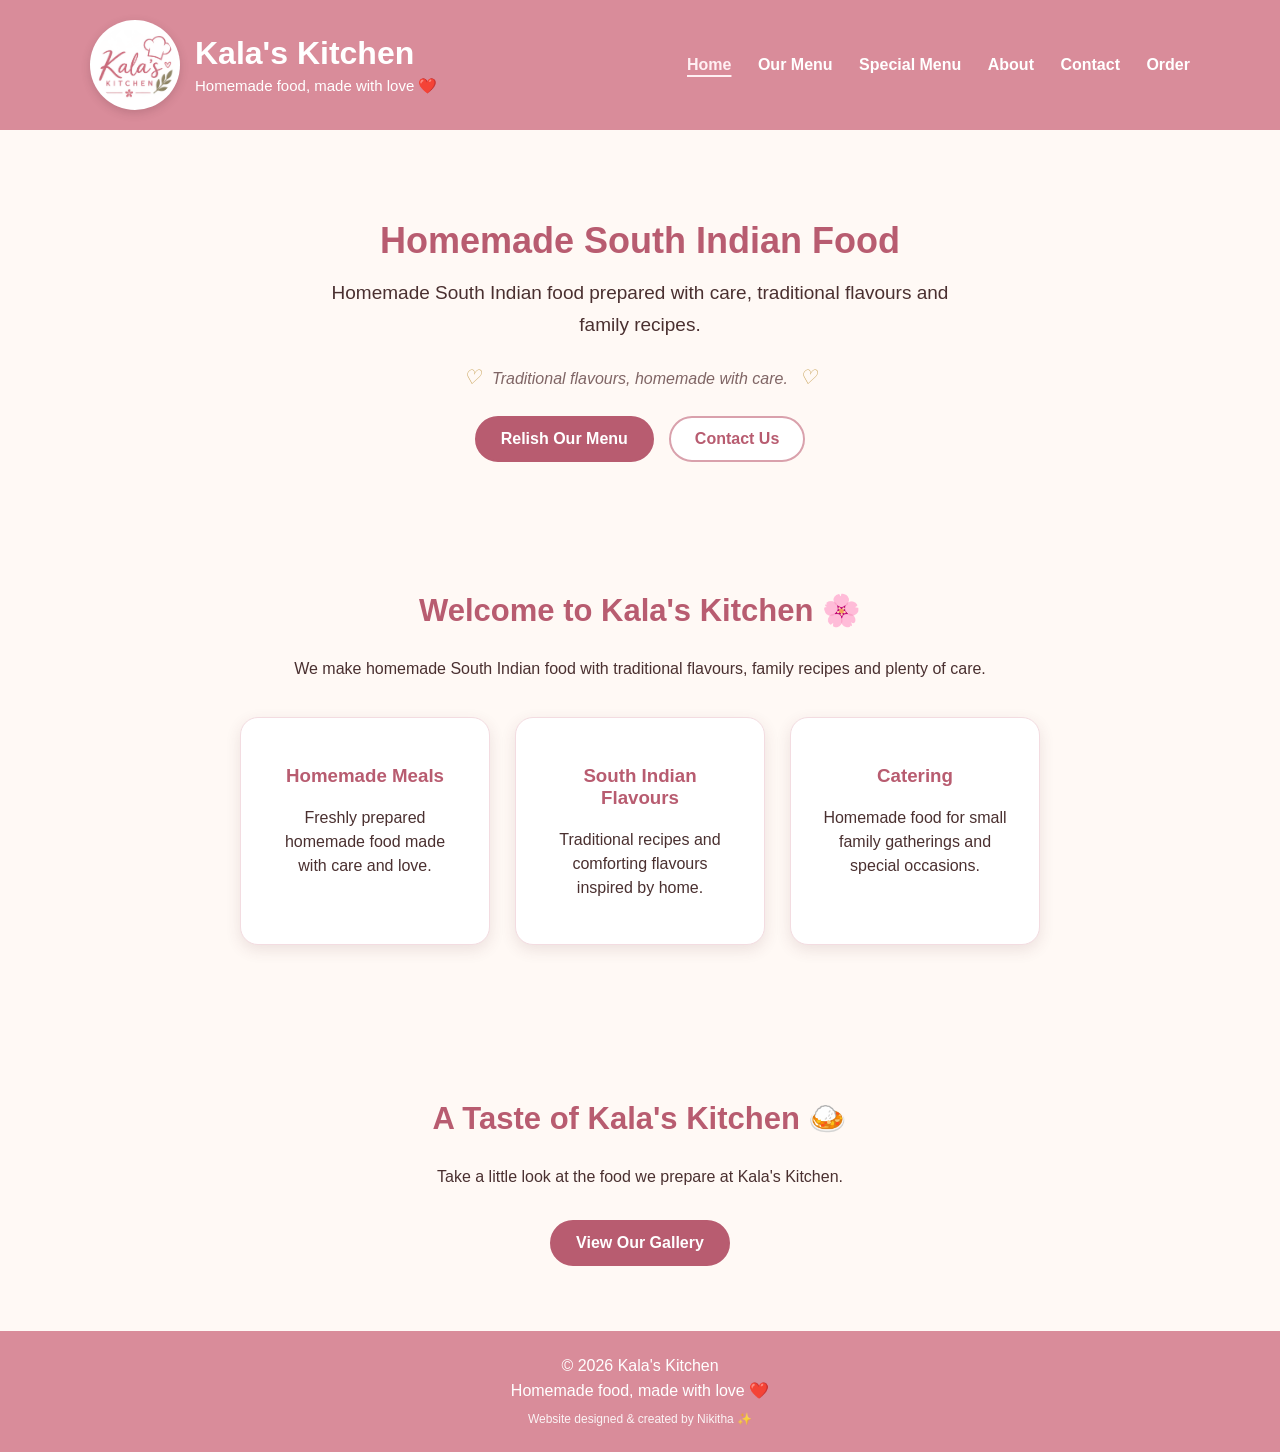
==== commit cc29a154: "Add active class to Home link in navigation" ====
--- a/index.html
+++ b/index.html
@@ -72,7 +72,7 @@
         </div>
     
 <nav>
-    <a href="index.html">Home</a>
+    <a href="index.html" class="active">Home</a>
     <a href="menu.html">Our Menu</a>
     <a href="special-menu.html">Special Menu</a>
     <a href="about.html">About</a>
